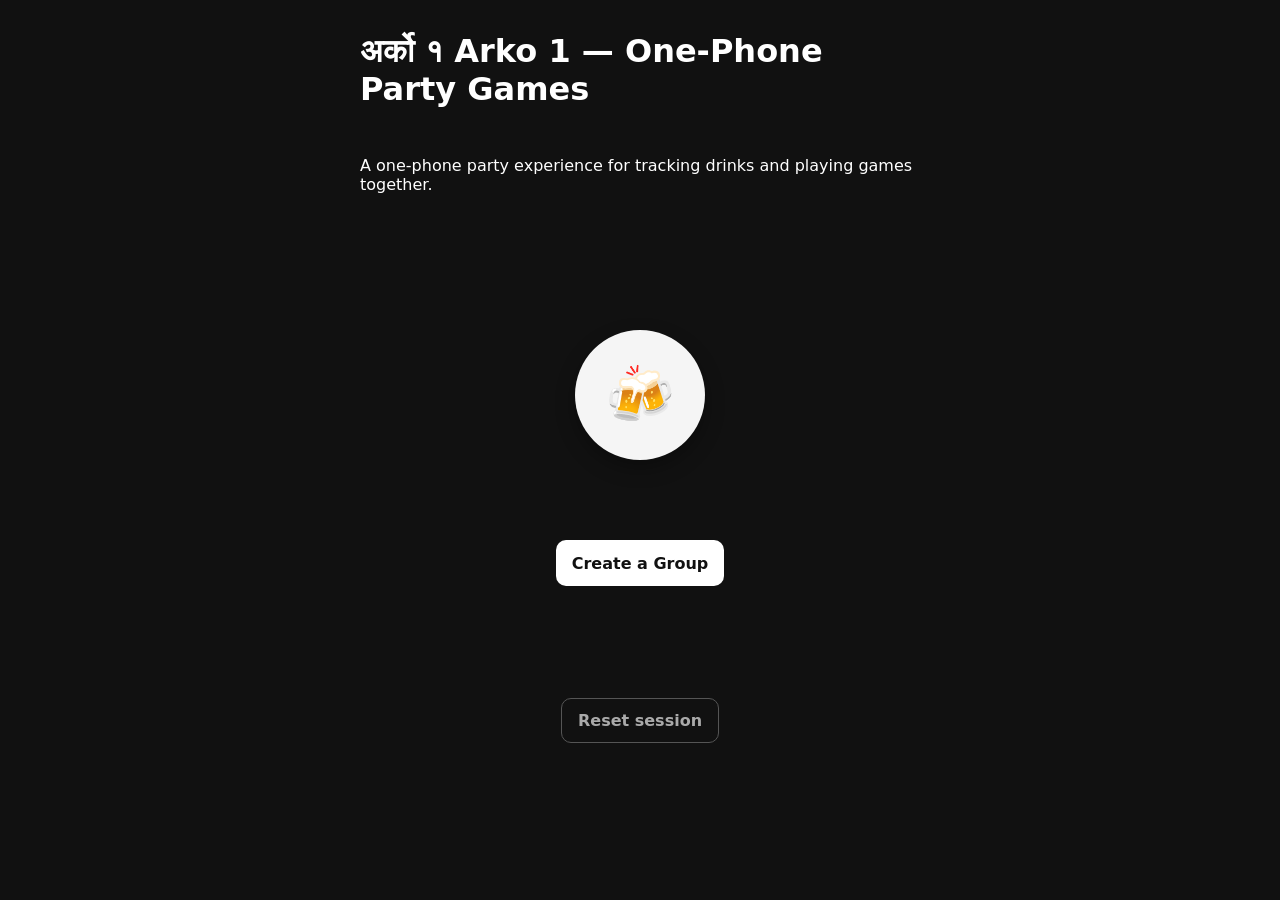
==== index.html @ 15e3d00c "Feat1: Initial SEO Audit" ====
<!DOCTYPE html>
<html lang="en">
<head>
    <meta charset="UTF-8">
    <meta name="viewport" content="width=device-width, initial-scale=1.0, viewport-fit=cover">
    <meta name="description" content="Arko 1 is a one-phone party game and drink counter. Keep track of drinks and have fun with friends!">

    <title>Arko 1 — One-Phone Party Games & Drink Counter</title>
    
    <link rel="manifest" href="/manifest.json">
    <link rel="canonical" href="https://arko1.com/">
    <link rel="icon" type="image/png" href="/icons/icon-192.png">
    <link rel="apple-touch-icon" href="/icons/icon-192.png">
    <link rel="stylesheet" href="/css/app.css">
</head>
<body>
    <main id="app">
        <section id="install-ios" class="install-prompt" hidden>
            <div class="install-prompt-content">
                <strong>Add Arko 1 to your Home Screen</strong>

                <p>
                    Tap
                    <span class="share-icon">↑</span>
                    <strong>Share</strong>
                    and choose
                    <strong>Add to Home Screen</strong>.
                </p>

                <button id="dismiss-ios-install" type="button">
                    Not now
                </button>
            </div>
        </section>

        <h1>
            <span aria-hidden="true">अर्को १</span>
            <span class="sr-only">Arko 1 — One-Phone Party Games</span>
        </h1>
        <p class="product-description">
            A one-phone party experience for tracking drinks and playing games together.
        </p>
        <section id="drink-counts"></section>
        <section id="drink-actions">
            <button
                id="add-beer"
                class="drink-button"
                type="button"
                aria-label="Add beer"
            >
                🍻
            </button>
        </section>

        <!-- Create a group -->
        <section id="session-actions">
            <button id="create-a-group" type="button">Create a Group</button>
        </section>

        <section id="group-form" hidden>
            <h2>Start a Group</h2>

            <form id="create-group-form">
                <label for="group-name">Group name</label>
                <input
                    id="group-name"
                    name="groupName"
                    type="text"
                    required
                >

                <label for="member-name">Your name</label>
                <input
                    id="member-name"
                    name="memberName"
                    type="text"
                    required
                >

                <button type="submit">Start</button>
            </form>
        </section>

        <section id="session-actions">
            <button id="reset-session">Reset session</button>
        </section>

    </main>

    <script type="module" src="/js/app.js"></script>
    
    <script>
        if ("serviceWorker" in navigator) {
            navigator.serviceWorker.register("/service-worker.js");
        }
    </script>
</body>
</html>
---- css/app.css ----
* {
    box-sizing: border-box;
}

html {
    background: #111;
}

body {
    margin: 0;

    min-height: 100vh;
    min-height: 100dvh;

    padding:
        env(safe-area-inset-top)
        env(safe-area-inset-right)
        env(safe-area-inset-bottom)
        env(safe-area-inset-left);

    font-family: system-ui, sans-serif;

    background: #111;
    color: #fff;

    overscroll-behavior-y: none;

    -webkit-tap-highlight-color: transparent;
}

main {
    width: min(100%, 600px);

    min-height: 100vh;
    min-height: 100dvh;

    margin: 0 auto;
    padding: 2rem 1.25rem;

    display: flex;
    flex-direction: column;
    align-items: center;
}

h1 {
    margin: 0 0 2rem;
}

#drink-counts {
    font-size: 2rem;
    font-weight: 700;
    margin-bottom: 3rem;
}

#drink-actions {
    margin-top: 8vh;
    display: flex;
    justify-content: center;
}

button {
    -webkit-tap-highlight-color: transparent;
    user-select: none;
    -webkit-user-select: none;
    touch-action: manipulation;
}

.drink-button {
    width: 130px;
    height: 130px;
    font-size: 3.5rem;
    border: none;
    border-radius: 50%;
    background: #f5f5f5;
    cursor: pointer;
    display: flex;
    align-items: center;
    justify-content: center;
    box-shadow: 0 8px 20px rgba(0, 0, 0, 0.3);
}

.drink-button.tap {
    animation: beer-tap 160ms ease-out;
}

@keyframes beer-tap {
    0% {
        transform: scale(1);
    }
    50% {
        transform: scale(0.9);
    }
    100% {
        transform: scale(1);
    }
}

#session-actions {
    margin-top: auto;
    padding-top: 3rem;
    padding-bottom: 2rem;
}

#reset-session {
    border: none;
    background: transparent;
    color: #bbb;
    font-size: 0.9rem;
    padding: 0.75rem 1rem;
    cursor: pointer;
}

#reset-session:hover,
#reset-session:focus-visible {
    color: #fff;
}

/* CSS for PWA installation */
.install-prompt {
    width: 100%;
    margin-bottom: 1.5rem;
    padding: 1rem;

    background: #222;
    border-radius: 12px;

    text-align: center;
}

.install-prompt-content strong {
    font-size: 1rem;
}

.install-prompt p {
    margin: 0.6rem 0 0.75rem;

    color: #bbb;
    font-size: 0.9rem;
    line-height: 1.5;
}

.share-icon {
    display: inline-block;
    margin: 0 0.2rem;

    font-size: 1.2rem;
    font-weight: 700;
}

#dismiss-ios-install {
    border: none;
    background: transparent;

    color: #aaa;
    font-size: 0.85rem;

    padding: 0.5rem 0.75rem;
}

#reset-session {
    width: 100%;
    padding: 0.75rem 1rem;

    border: 1px solid #555;
    border-radius: 10px;

    background: transparent;
    color: #aaa;

    font: inherit;
    font-weight: 600;

    cursor: pointer;

    transition:
        background 0.15s ease,
        color 0.15s ease;
}

#reset-session:hover {
    background: #222;
    color: #fff;
}

/* Group */
#session-actions {
    display: flex;
    justify-content: center;
    margin-top: 2rem;
}

#create-a-group {
    width: 100%;
    max-width: 320px;
}

#group-form {
    width: min(100%, 420px);
    margin: 2rem auto 0;
    padding: 1.5rem;
    border: 1px solid #333;
    border-radius: 16px;
    background: #181818;
}

#group-form h2 {
    margin: 0 0 1.5rem;
    text-align: center;
}

#create-group-form {
    display: flex;
    flex-direction: column;
    gap: 0.6rem;
}

#create-group-form label {
    margin-top: 0.5rem;
    font-size: 0.9rem;
    font-weight: 600;
}

#create-group-form input {
    width: 100%;
    padding: 0.8rem 0.9rem;
    border: 1px solid #444;
    border-radius: 10px;
    background: #111;
    color: #fff;
    font: inherit;
}

#create-group-form input:focus {
    outline: none;
    border-color: #777;
}

#create-a-group,
#create-group-form button[type="submit"] {
    padding: 0.85rem 1rem;
    border: 0;
    border-radius: 10px;
    background: #fff;
    color: #111;
    font: inherit;
    font-weight: 600;
    cursor: pointer;
    transition:
        transform 0.15s ease,
        opacity 0.15s ease;
}

#create-a-group:hover,
#create-group-form button[type="submit"]:hover {
    opacity: 0.9;
}

#create-a-group:active,
#create-group-form button[type="submit"]:active {
    transform: scale(0.98);
}

#create-group-form button[type="submit"] {
    width: 100%;
    margin-top: 1rem;
}
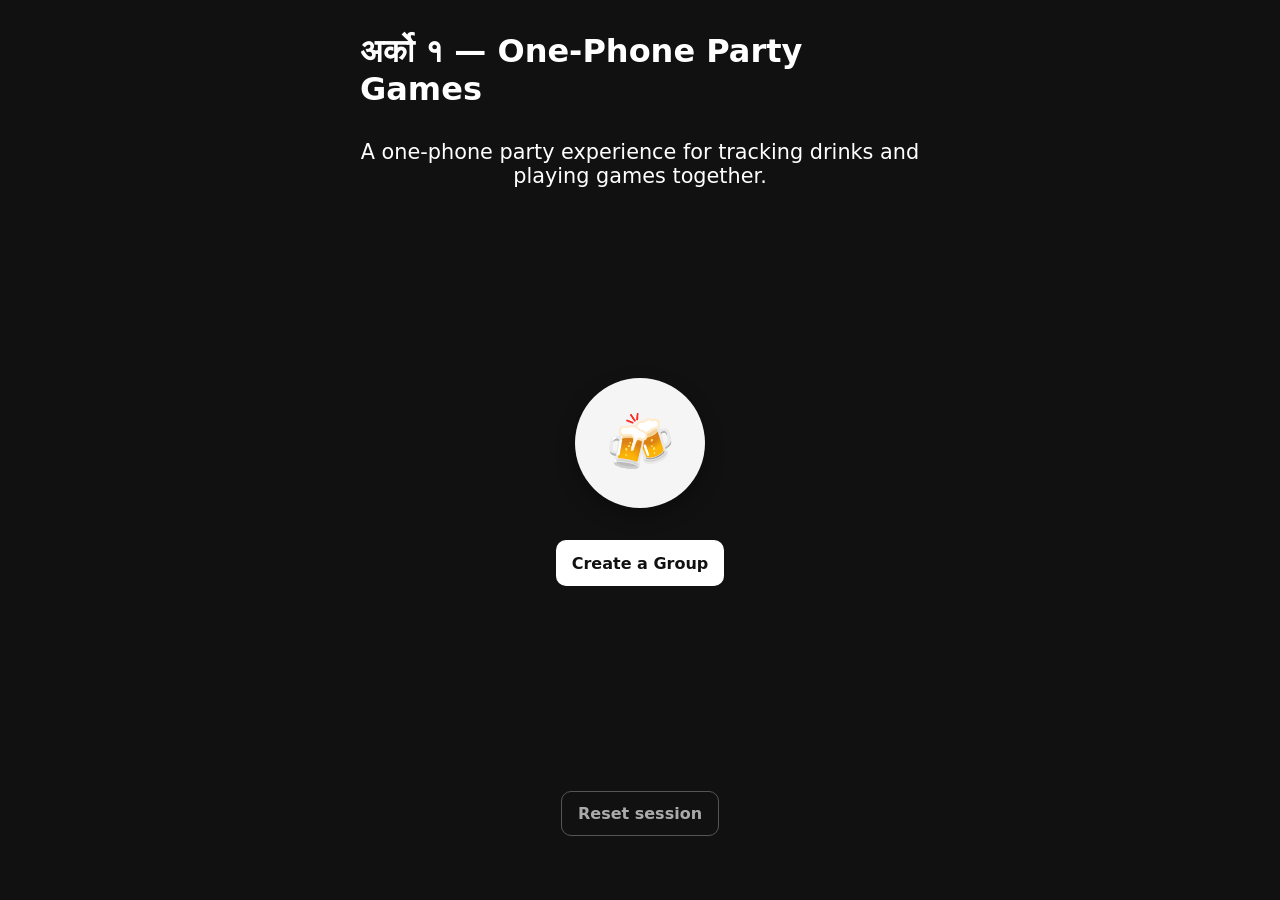
==== commit a788e5a3: "Feat1: Update SEO Audit" ====
--- a/index.html
+++ b/index.html
@@ -3,14 +3,39 @@
 <head>
     <meta charset="UTF-8">
     <meta name="viewport" content="width=device-width, initial-scale=1.0, viewport-fit=cover">
-    <meta name="description" content="Arko 1 is a one-phone party game and drink counter. Keep track of drinks and have fun with friends!">
+     <meta name="theme-color" content="#111111">
+    <meta name="description" content="Arko 1 is a one-phone party game and drink counter. Keep track of drinks, create a group, play together and have fun with friends without accounts.">
 
     <title>Arko 1 — One-Phone Party Games & Drink Counter</title>
     
+    <!-- PWA -->
     <link rel="manifest" href="/manifest.json">
     <link rel="canonical" href="https://arko1.com/">
+
+    <!-- Icons -->
     <link rel="icon" type="image/png" href="/icons/icon-192.png">
     <link rel="apple-touch-icon" href="/icons/icon-192.png">
+
+        <!-- Open Graph -->
+
+    <meta property="og:type" content="website">
+    <meta property="og:title" content="Arko 1 — One-Phone Party Games & Drink Counter">
+    <meta
+        property="og:description"
+        content="A one-phone party experience for groups. Track drinks and play together without accounts."
+    >
+    <meta property="og:url" content="https://arko1.com/">
+    <meta property="og:image" content="https://arko1.com/icons/og-image.png">
+
+    <!-- Twitter / X -->
+    <meta name="twitter:card" content="summary_large_image">
+    <meta name="twitter:title" content="Arko 1 — One-Phone Party Games & Drink Counter">
+    <meta
+        name="twitter:description"
+        content="A one-phone party experience for groups. Track drinks and play together without accounts."
+    >
+    <meta name="twitter:image" content="https://arko1.com/icons/og-image.png">
+    <!-- And I’d create a proper og-image.png rather than using your app icon. That’s useful when someone shares Arko on Discord, WhatsApp, Slack, Facebook, etc. -->
     <link rel="stylesheet" href="/css/app.css">
 </head>
 <body>
@@ -35,11 +60,14 @@
 
         <h1>
             <span aria-hidden="true">अर्को १</span>
-            <span class="sr-only">Arko 1 — One-Phone Party Games</span>
+            <span class="sr-only"> — One-Phone Party Games</span>
         </h1>
         <p class="product-description">
             A one-phone party experience for tracking drinks and playing games together.
         </p>
+        <br>
+        <br>
+
         <section id="drink-counts"></section>
         <section id="drink-actions">
             <button
@@ -53,7 +81,7 @@
         </section>
 
         <!-- Create a group -->
-        <section id="session-actions">
+        <section id="group-actions">
             <button id="create-a-group" type="button">Create a Group</button>
         </section>
 
@@ -81,7 +109,7 @@
             </form>
         </section>
 
-        <section id="session-actions">
+        <section id="session-reset-actions">
             <button id="reset-session">Reset session</button>
         </section>
 
@@ -94,5 +122,19 @@
             navigator.serviceWorker.register("/service-worker.js");
         }
     </script>
+
+    <script type="application/ld+json">
+    {
+        "@context": "https://schema.org",
+        "@type": "WebApplication",
+        "name": "Arko 1",
+        "url": "https://arko1.com/",
+        "description": "A one-phone party experience for groups, with a drink counter and party games.",
+        "applicationCategory": "GameApplication",
+        "operatingSystem": "Web",
+        "browserRequirements": "Requires JavaScript",
+        "isAccessibleForFree": true
+    }
+</script>
 </body>
 </html>
--- a/css/app.css
+++ b/css/app.css
@@ -44,6 +44,14 @@
 
 h1 {
     margin: 0 0 2rem;
+}
+/* .sr-only {
+    
+} */
+.product-description {
+    margin: 0 0 2rem;
+    font-size: 1.3rem;
+    text-align: center;
 }
 
 #drink-counts {
@@ -95,7 +103,7 @@
     }
 }
 
-#session-actions {
+#session-reset-actions {
     margin-top: auto;
     padding-top: 3rem;
     padding-bottom: 2rem;
@@ -183,7 +191,7 @@
 }
 
 /* Group */
-#session-actions {
+#group-actions {
     display: flex;
     justify-content: center;
     margin-top: 2rem;
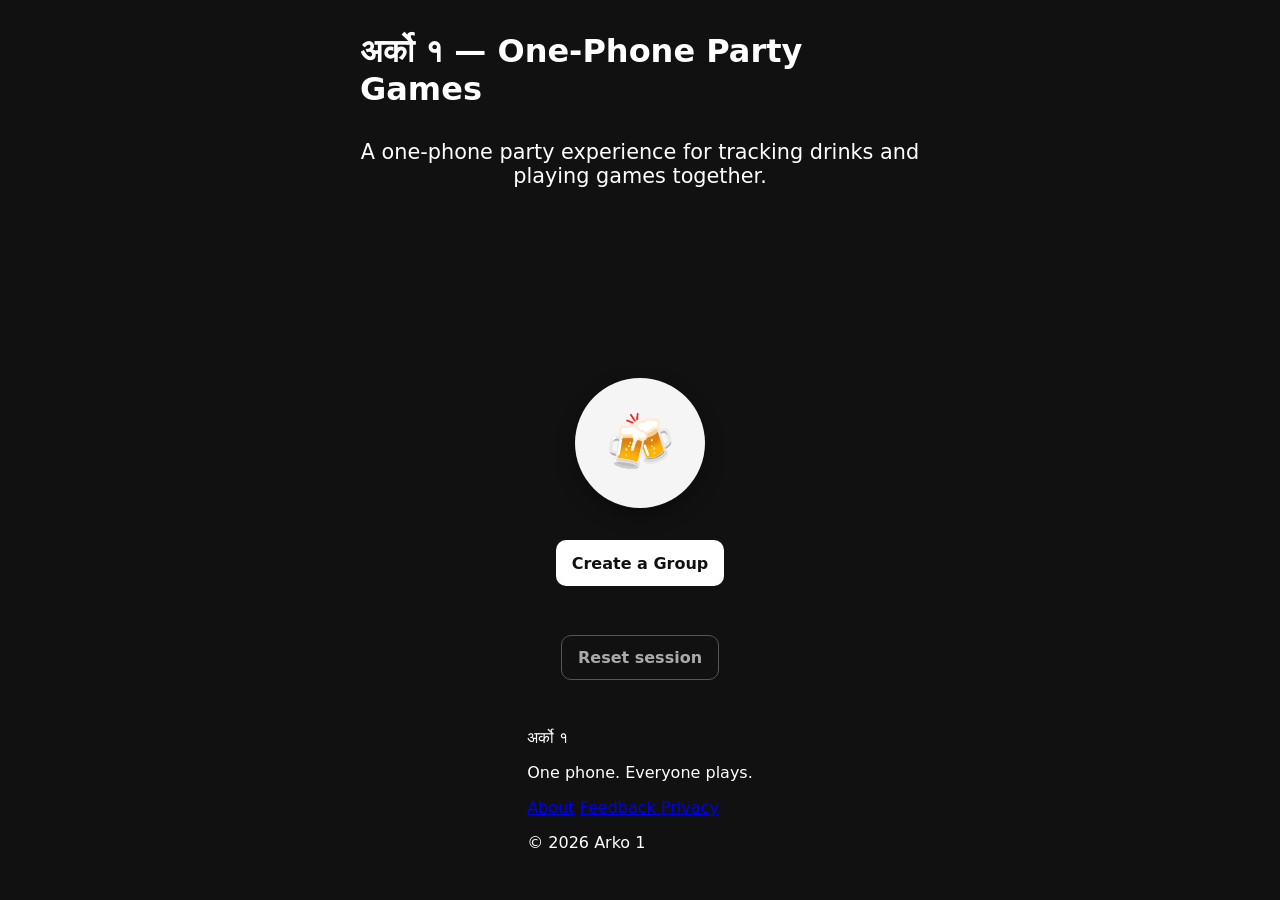
==== commit 85ece133: "feat: add footer to index.html" ====
--- a/index.html
+++ b/index.html
@@ -113,6 +113,26 @@
             <button id="reset-session">Reset session</button>
         </section>
 
+        <footer class="site-footer">
+            <p class="footer-brand">अर्को १</p>
+
+            <p class="footer-description">
+                One phone. Everyone plays.
+            </p>
+
+            <nav class="footer-nav" aria-label="Footer navigation">
+                <a href="about.html">About</a>
+                <a href="mailto:sumitluitel42@gmail.com?subject=Arko%201%20Feedback">
+                    Feedback
+                </a>
+                <a href="privacy.html">Privacy</a>
+            </nav>
+
+            <p class="footer-copyright">
+                &copy; <span id="copyright-year">2026</span> Arko 1
+            </p>
+        </footer>
+
     </main>
 
     <script type="module" src="/js/app.js"></script>
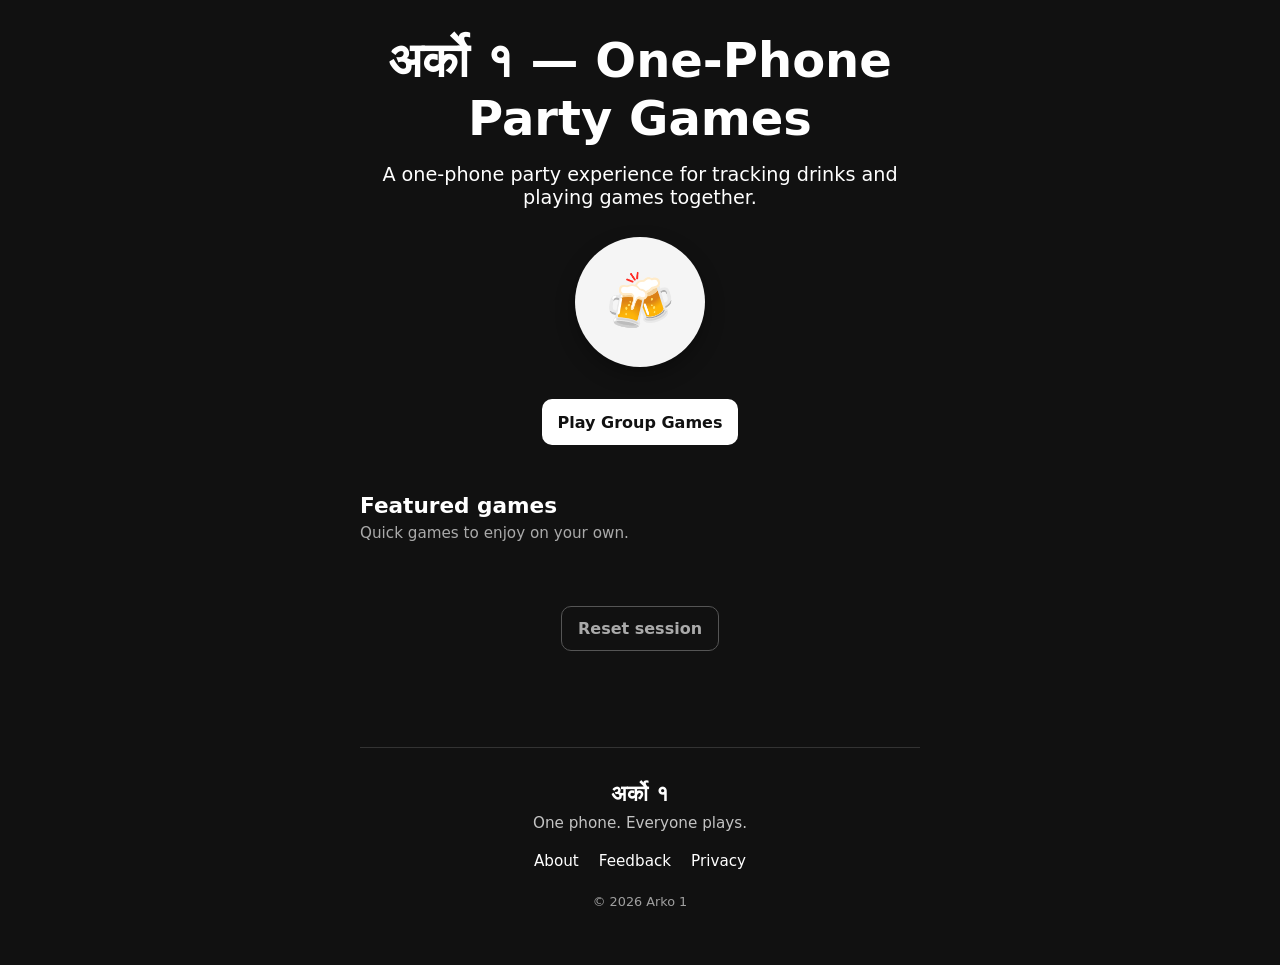
==== commit 1b988043: "Feat: fix UI/UX homescreen" ====
--- a/index.html
+++ b/index.html
@@ -65,9 +65,6 @@
         <p class="product-description">
             A one-phone party experience for tracking drinks and playing games together.
         </p>
-        <br>
-        <br>
-
         <section id="drink-counts"></section>
         <section id="drink-actions">
             <button
@@ -82,7 +79,7 @@
 
         <!-- Create a group -->
         <section id="group-actions">
-            <button id="create-a-group" type="button">Create a Group</button>
+            <button id="create-a-group" type="button">Play Group Games</button>
         </section>
 
         <section id="group-form" hidden>
@@ -107,6 +104,13 @@
 
                 <button type="submit">Start</button>
             </form>
+        </section>
+
+        <section id="featured-games" aria-labelledby="featured-games-title">
+            <div class="featured-games-heading">
+                <h2 id="featured-games-title">Featured games</h2>
+                <p>Quick games to enjoy on your own.</p>
+            </div>
         </section>
 
         <section id="session-reset-actions">
@@ -157,4 +161,4 @@
     }
 </script>
 </body>
-</html>+</html>
--- a/css/app.css
+++ b/css/app.css
@@ -43,25 +43,28 @@
 }
 
 h1 {
-    margin: 0 0 2rem;
-}
-/* .sr-only {
-    
-} */
+    margin: 0 0 1rem;
+
+    text-align: center;
+    font-size: clamp(2rem, 7vw, 3rem);
+    line-height: 1.2;
+    font-weight: 400px;
+}
+
 .product-description {
-    margin: 0 0 2rem;
-    font-size: 1.3rem;
+    margin: 0 0 1rem;
+    font-size: 1.2rem;
     text-align: center;
 }
 
 #drink-counts {
     font-size: 2rem;
     font-weight: 700;
-    margin-bottom: 3rem;
+    margin-bottom: 0.75rem;
 }
 
 #drink-actions {
-    margin-top: 8vh;
+    margin-top: 0;
     display: flex;
     justify-content: center;
 }
@@ -195,6 +198,26 @@
     display: flex;
     justify-content: center;
     margin-top: 2rem;
+}
+
+#featured-games {
+    width: 100%;
+    margin-top: 3rem;
+}
+
+.featured-games-heading {
+    margin-bottom: 1rem;
+}
+
+.featured-games-heading h2 {
+    margin: 0;
+    font-size: 1.35rem;
+}
+
+.featured-games-heading p {
+    margin: 0.35rem 0 0;
+    color: #aaa;
+    font-size: 0.95rem;
 }
 
 #create-a-group {
@@ -271,4 +294,54 @@
 #create-group-form button[type="submit"] {
     width: 100%;
     margin-top: 1rem;
-}+}
+
+/* footer */
+.site-footer {
+    width: 100%;
+    margin-top: 4rem;
+    padding: 2rem 1rem 1.5rem;
+    border-top: 1px solid var(--color-border, #333);
+    text-align: center;
+}
+
+.footer-brand {
+    margin: 0;
+    font-size: 1.4rem;
+    font-weight: 700;
+}
+
+.footer-description {
+    margin: 0.5rem 0 1.25rem;
+    font-size: 0.95rem;
+    opacity: 0.75;
+}
+
+.footer-nav {
+    display: flex;
+    flex-wrap: wrap;
+    justify-content: center;
+    gap: 1.25rem;
+}
+
+.footer-nav a {
+    color: inherit;
+    font-size: 0.95rem;
+    text-decoration: none;
+    text-underline-offset: 0.25rem;
+}
+
+.footer-nav a:hover {
+    text-decoration: underline;
+}
+
+.footer-nav a:focus-visible {
+    outline: 2px solid currentColor;
+    outline-offset: 4px;
+}
+
+.footer-copyright {
+    margin: 1.5rem 0 0;
+    font-size: 0.8rem;
+    opacity: 0.6;
+}
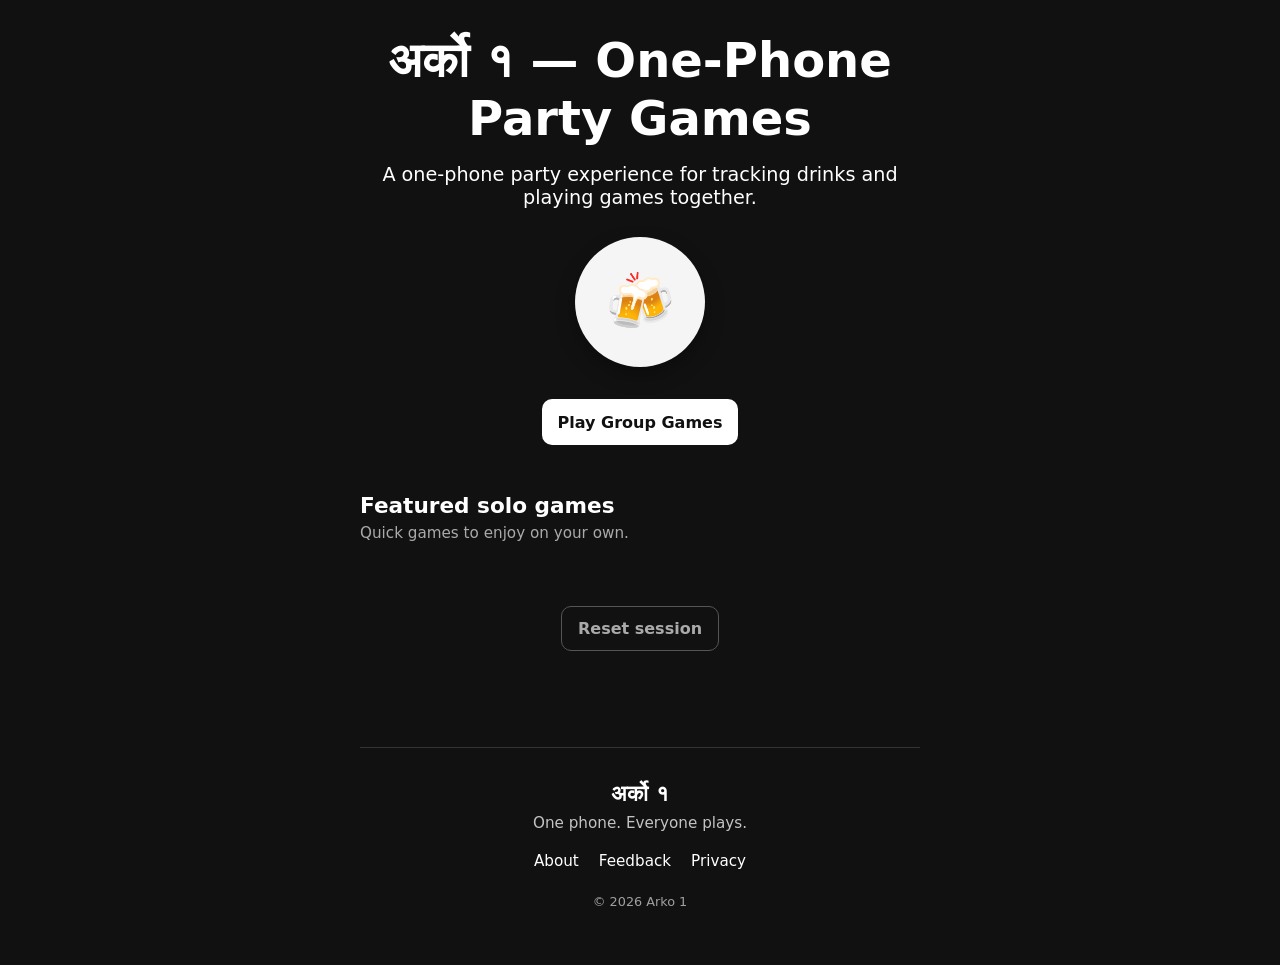
==== commit e94ddddd: "Feat: Refractor" ====
--- a/index.html
+++ b/index.html
@@ -37,6 +37,7 @@
     <meta name="twitter:image" content="https://arko1.com/icons/og-image.png">
     <!-- And I’d create a proper og-image.png rather than using your app icon. That’s useful when someone shares Arko on Discord, WhatsApp, Slack, Facebook, etc. -->
     <link rel="stylesheet" href="/css/app.css">
+    <link rel="stylesheet" href="/css/games/games.css">
 </head>
 <body>
     <main id="app">
@@ -108,8 +109,10 @@
 
         <section id="featured-games" aria-labelledby="featured-games-title">
             <div class="featured-games-heading">
-                <h2 id="featured-games-title">Featured games</h2>
+                <h2 id="featured-games-title">Featured solo games</h2>
                 <p>Quick games to enjoy on your own.</p>
+            </div>
+            <div id="game-container">
             </div>
         </section>
 
--- a/css/app.css
+++ b/css/app.css
@@ -205,6 +205,51 @@
     margin-top: 3rem;
 }
 
+#game-container {
+    display: grid;
+    grid-template-columns: repeat(auto-fit, minmax(min(100%, 260px), 1fr));
+    gap: 1rem;
+}
+
+.featured-game-card {
+    width: 100%;
+    max-width: 480px;
+    margin: 1rem auto 0;
+    padding: 1.5rem;
+    border: 1px solid #333;
+    border-radius: 16px;
+    background: #181818;
+    text-align: center;
+}
+
+.featured-game-card.coming-soon {
+    border-style: dashed;
+    color: #aaa;
+}
+
+.featured-game-card span {
+    font-size: 2rem;
+}
+
+.featured-game-card h3 {
+    margin: 0.5rem 0;
+}
+
+.featured-game-card p {
+    color: #aaa;
+}
+
+.featured-game-card button {
+    padding: 0.75rem 1.25rem;
+    border: 0;
+    border-radius: 10px;
+    background: #fff;
+    color: #111;
+    font: inherit;
+    font-weight: 600;
+    cursor: pointer;
+}
+
 .featured-games-heading {
     margin-bottom: 1rem;
 }
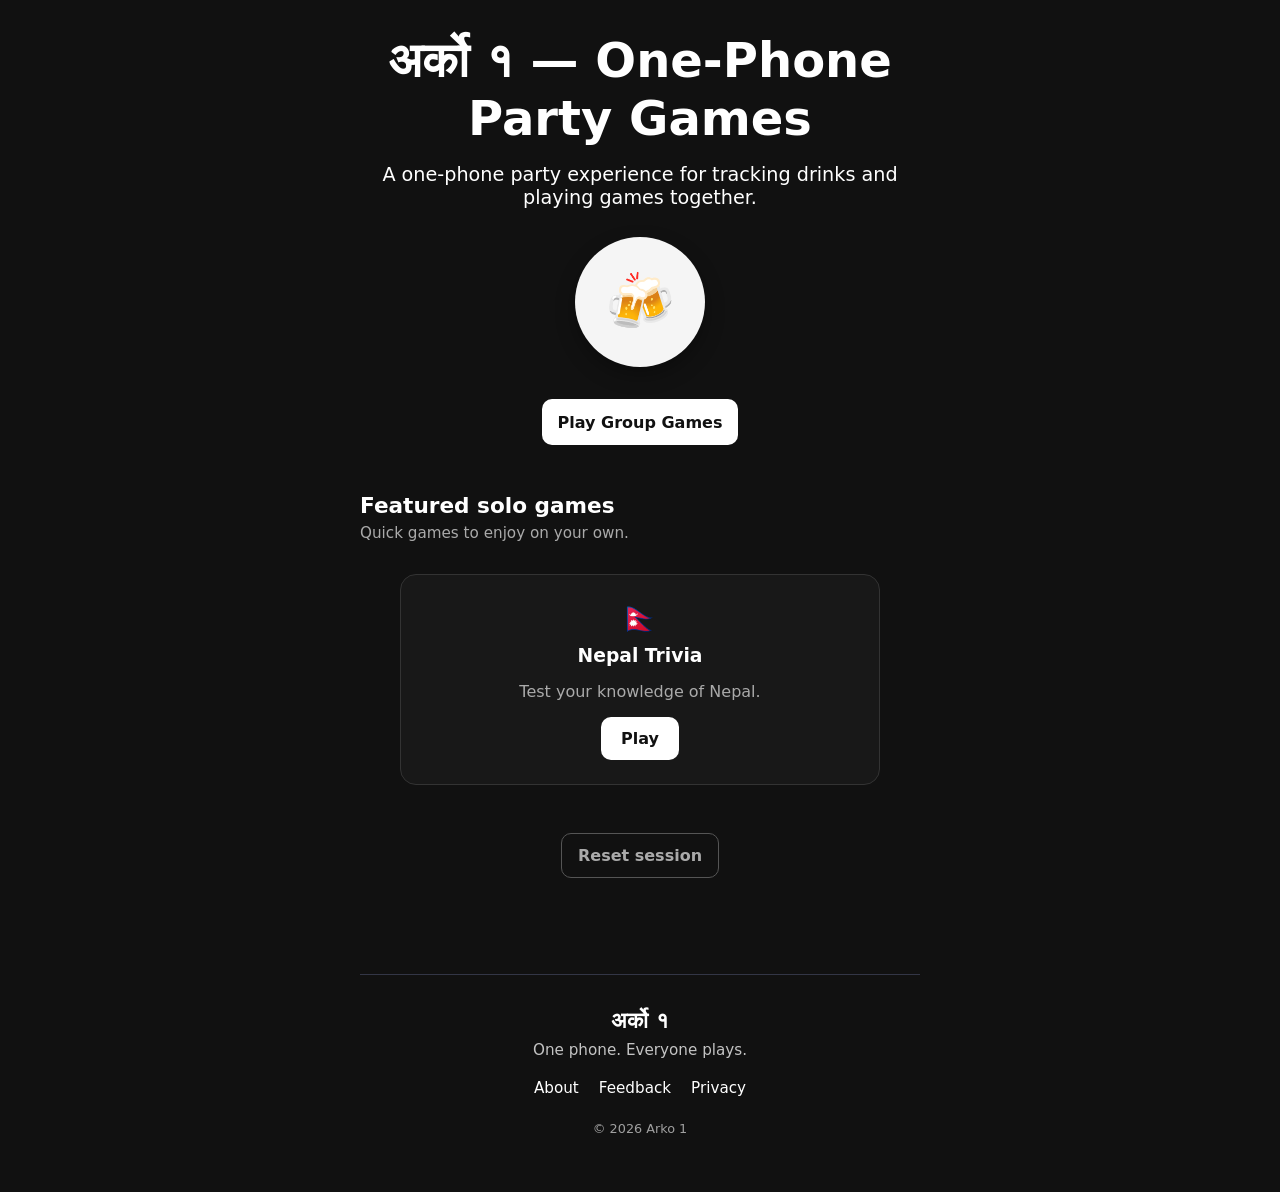
==== commit 82529c32: "Fix GitHub Pages game loading" ====
--- a/index.html
+++ b/index.html
@@ -9,12 +9,12 @@
     <title>Arko 1 — One-Phone Party Games & Drink Counter</title>
     
     <!-- PWA -->
-    <link rel="manifest" href="/manifest.json">
+    <link rel="manifest" href="manifest.json">
     <link rel="canonical" href="https://arko1.com/">
 
     <!-- Icons -->
-    <link rel="icon" type="image/png" href="/icons/icon-192.png">
-    <link rel="apple-touch-icon" href="/icons/icon-192.png">
+    <link rel="icon" type="image/png" href="icons/icon-192.png">
+    <link rel="apple-touch-icon" href="icons/icon-192.png">
 
         <!-- Open Graph -->
 
@@ -36,8 +36,8 @@
     >
     <meta name="twitter:image" content="https://arko1.com/icons/og-image.png">
     <!-- And I’d create a proper og-image.png rather than using your app icon. That’s useful when someone shares Arko on Discord, WhatsApp, Slack, Facebook, etc. -->
-    <link rel="stylesheet" href="/css/app.css">
-    <link rel="stylesheet" href="/css/games/games.css">
+    <link rel="stylesheet" href="css/app.css">
+    <link rel="stylesheet" href="css/games/games.css">
 </head>
 <body>
     <main id="app">
@@ -142,11 +142,11 @@
 
     </main>
 
-    <script type="module" src="/js/app.js"></script>
+    <script type="module" src="js/app.js"></script>
     
     <script>
         if ("serviceWorker" in navigator) {
-            navigator.serviceWorker.register("/service-worker.js");
+            navigator.serviceWorker.register("service-worker.js");
         }
     </script>
 
--- a/css/games/games.css
+++ b/css/games/games.css
@@ -0,0 +1,324 @@
+/* everything related to the game feature is here. */
+
+/* =========================================
+   Game selector modal
+========================================= */
+/* #game-modal */
+/* .game-selector */
+/* #close-game-selector */
+/* #game-list */
+/* .game-option */
+
+:root {
+    --color-bg: #111218;
+    --color-surface: #1c1e29;
+    --color-surface-hover: #272a38;
+    --color-border: #333646;
+    --color-text: #f5f5fa;
+    --color-muted: #a5a8b8;
+    --color-accent: #a78bfa;
+    --radius-card: 18px;
+}
+
+/* Modal backdrop */
+
+#game-modal {
+    position: fixed;
+    inset: 0;
+    z-index: 1000;
+
+    display: flex;
+    align-items: center;
+    justify-content: center;
+
+    padding: 20px;
+    background: rgb(0 0 0 / 65%);
+    backdrop-filter: blur(6px);
+}
+/* Modal container */
+
+.game-selector {
+    position: relative;
+
+    width: min(100%, 480px);
+    max-height: min(80vh, 700px);
+    overflow-y: auto;
+
+    padding: 28px;
+    border: 1px solid var(--color-border);
+    border-radius: 24px;
+
+    background: var(--color-bg);
+    color: var(--color-text);
+
+    box-shadow: 0 24px 80px rgb(0 0 0 / 35%);
+
+    animation: modal-enter 180ms ease-out;
+}
+
+/* Modal heading */
+.game-selector h2 {
+    margin: 0 36px 8px 0;
+    font-size: 1.65rem;
+    letter-spacing: -0.04em;
+}
+
+.game-selector > p {
+    margin-bottom: 24px;
+    color: var(--color-muted);
+}
+
+/* Close button */
+#close-game-selector {
+    position: absolute;
+    top: 18px;
+    right: 18px;
+
+    display: grid;
+    place-items: center;
+
+    width: 38px;
+    height: 38px;
+
+    border: 1px solid var(--color-border);
+    border-radius: 50%;
+
+    background: var(--color-surface);
+    color: var(--color-text);
+
+    font-size: 1.2rem;
+    cursor: pointer;
+}
+
+#close-game-selector:hover {
+    background: var(--color-surface-hover);
+}
+
+#back-to-all-games {
+    display: inline-flex;
+    align-items: center;
+    justify-content: center;
+    gap: 8px;
+
+    padding: 10px 14px;
+    margin-bottom: 24px;
+
+    border: 1px solid var(--color-border);
+    border-radius: 12px;
+
+    background: transparent;
+    color: var(--color-muted);
+
+    font-size: 0.95rem;
+    font-weight: 600;
+    cursor: pointer;
+
+    transition:
+        background 160ms ease,
+        color 160ms ease,
+        border-color 160ms ease;
+}
+
+#back-to-all-games:hover {
+    background: var(--color-surface);
+    color: var(--color-text);
+    border-color: var(--color-accent);
+}
+
+#back-to-all-games:active {
+    transform: translateY(1px);
+}
+
+#back-to-all-games:focus-visible {
+    outline: 2px solid var(--color-accent);
+    outline-offset: 3px;
+}
+
+/* Game list */
+#game-list {
+    display: grid;
+    gap: 12px;
+}
+
+/* Individual game cards */
+.game-option {
+    display: flex;
+    align-items: center;
+    gap: 16px;
+
+    width: 100%;
+    padding: 20px;
+
+    border: 1px solid var(--color-border);
+    border-radius: var(--radius-card);
+
+    background: var(--color-surface);
+    color: var(--color-text);
+
+    text-align: left;
+    cursor: pointer;
+
+    transition:
+        background 160ms ease,
+        border-color 160ms ease,
+        transform 160ms ease;
+}
+
+.game-option:hover {
+    background: var(--color-surface-hover);
+    border-color: var(--color-accent);
+    transform: translateY(-2px);
+}
+
+.game-option:focus-visible,
+#close-game-selector:focus-visible {
+    outline: 2px solid var(--color-accent);
+    outline-offset: 3px;
+}
+
+.game-option span:first-child {
+    font-size: 2rem;
+}
+
+.game-option span:last-child {
+    font-size: 1.05rem;
+    font-weight: 600;
+}
+
+/* Game screen */
+
+.game-card {
+    width: min(100%, 560px);
+    margin: 40px auto;
+    padding: 32px 24px;
+
+    border: 1px solid var(--color-border);
+    border-radius: 24px;
+
+    background: var(--color-surface);
+    color: var(--color-text);
+
+    text-align: center;
+}
+
+#argument-prompt {
+    margin: 32px 0;
+    font-size: clamp(1.4rem, 5vw, 2.2rem);
+    font-weight: 600;
+    line-height: 1.4;
+}
+
+#next-argument {
+    width: 100%;
+    min-height: 48px;
+
+    border: 0;              
+    border-radius: 12px;
+
+    background: var(--color-accent);
+    color: #171322;
+
+    font-size: 1rem;
+    font-weight: 700;
+    cursor: pointer;
+}
+
+#next-argument:hover {
+    filter: brightness(1.08);
+}
+
+.game-card button + button {
+    margin-top: 12px;
+    padding: 10px 14px;
+    border: 1px solid var(--color-border);
+    border-radius: 12px;
+    background: transparent;
+    color: var(--color-muted);
+    font: inherit;
+    cursor: pointer;
+}
+
+.game-card button + button:hover {
+    color: var(--color-text);
+    border-color: var(--color-accent);
+}
+
+.game-card .answer-button {
+    display: block;
+    width: 100%;
+    margin-top: 12px;
+    padding: 10px 14px;
+    border: 1px solid var(--color-border);
+    border-radius: 12px;
+    background: transparent;
+    color: var(--color-muted);
+    font: inherit;
+    cursor: pointer;
+}
+
+.game-card .answer-button:hover {
+    color: var(--color-text);
+    border-color: var(--color-accent);
+}
+
+.game-card .answer-button:disabled {
+    cursor: default;
+    opacity: 0.7;
+}
+
+.game-card .trivia-exit-button {
+    display: block;
+    width: auto;
+    margin: 24px auto 0;
+    padding: 8px 12px;
+    border: 0;
+    background: transparent;
+    color: var(--color-muted);
+    font: inherit;
+    cursor: pointer;
+}
+
+.game-card .trivia-exit-button:hover {
+    color: var(--color-text);
+    text-decoration: underline;
+}
+/* Entrance animation */
+
+@keyframes modal-enter {
+    from {
+        opacity: 0;
+        transform: translateY(10px) scale(0.98);
+    }
+
+    to {
+        opacity: 1;
+        transform: translateY(0) scale(1);
+    }
+}
+/* Respect reduced-motion preferences */
+@media (prefers-reduced-motion: reduce) {
+    *,
+    *::before,
+    *::after {
+        animation-duration: 0.01ms !important;
+        transition-duration: 0.01ms !important;
+    }
+}
+
+/* Mobile adjustments */
+
+@media (max-width: 480px) {
+    .game-selector {
+        padding: 22px;
+        border-radius: 20px;
+    }
+
+    .game-option {
+        padding: 16px;
+    }
+
+    .game-card {
+        margin: 20px auto;
+        padding: 24px 18px;
+    }
+}
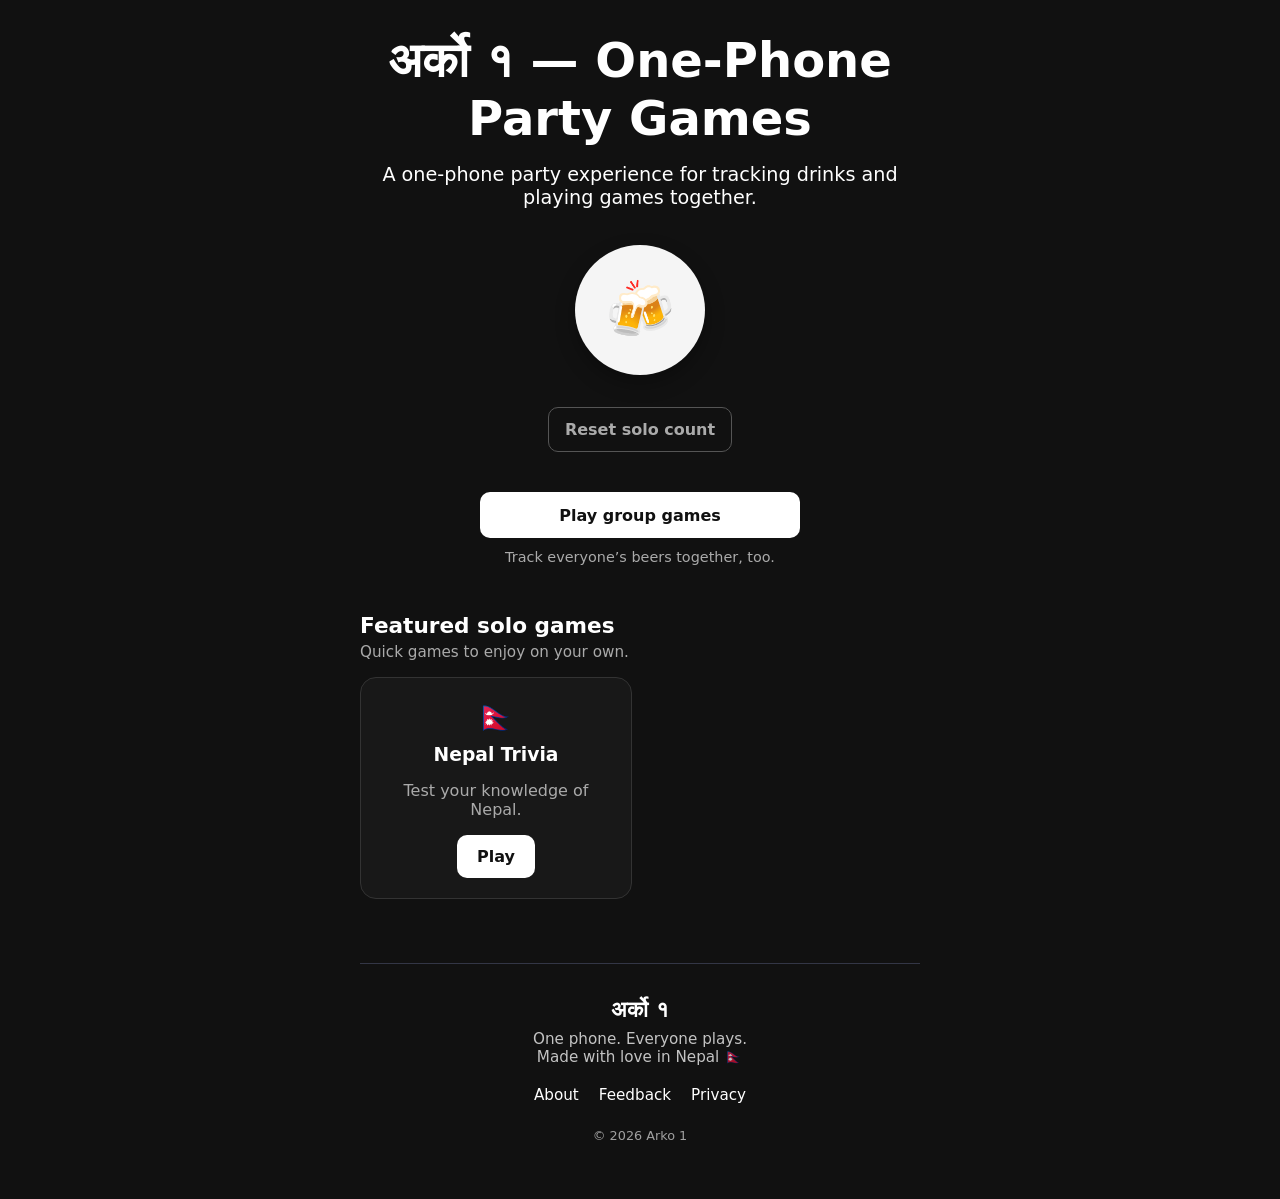
==== commit 1bd2c645: "Feature: fix UI/UX homepage" ====
--- a/index.html
+++ b/index.html
@@ -78,9 +78,13 @@
             </button>
         </section>
 
+        <section id="session-reset-actions">
+            <button id="reset-session">Reset solo count</button>
+        </section>
         <!-- Create a group -->
         <section id="group-actions">
-            <button id="create-a-group" type="button">Play Group Games</button>
+            <button id="create-a-group" type="button">Play group games</button>
+            <p class="group-actions-caption">Track everyone’s beers together, too.</p>
         </section>
 
         <section id="group-form" hidden>
@@ -116,15 +120,12 @@
             </div>
         </section>
 
-        <section id="session-reset-actions">
-            <button id="reset-session">Reset session</button>
-        </section>
-
         <footer class="site-footer">
             <p class="footer-brand">अर्को १</p>
 
             <p class="footer-description">
-                One phone. Everyone plays.
+                One phone. Everyone plays.<br>
+                Made with love in Nepal 🇳🇵
             </p>
 
             <nav class="footer-nav" aria-label="Footer navigation">
--- a/css/app.css
+++ b/css/app.css
@@ -52,7 +52,7 @@
 }
 
 .product-description {
-    margin: 0 0 1rem;
+    margin: 0 0 1.5rem;
     font-size: 1.2rem;
     text-align: center;
 }
@@ -108,7 +108,7 @@
 
 #session-reset-actions {
     margin-top: auto;
-    padding-top: 3rem;
+    padding-top: 2rem;
     padding-bottom: 2rem;
 }
 
@@ -195,9 +195,18 @@
 
 /* Group */
 #group-actions {
-    display: flex;
-    justify-content: center;
-    margin-top: 2rem;
+    width: 100%;
+    display: flex;
+    flex-direction: column;
+    align-items: center;
+    margin-top: 0.50rem;
+}
+
+.group-actions-caption {
+    margin: 0.65rem 0 0;
+    color: #aaa;
+    font-size: 0.9rem;
+    text-align: center;
 }
 
 #featured-games {
@@ -207,19 +216,29 @@
 
 #game-container {
     display: grid;
-    grid-template-columns: repeat(auto-fit, minmax(min(100%, 260px), 1fr));
+    grid-template-columns: repeat(2, minmax(0, 1fr));
     gap: 1rem;
 }
 
 .featured-game-card {
     width: 100%;
-    max-width: 480px;
-    margin: 1rem auto 0;
-    padding: 1.5rem;
+    min-width: 0;
+    margin: 0;
+    padding: 1.25rem 1rem;
     border: 1px solid #333;
     border-radius: 16px;
     background: #181818;
     text-align: center;
+}
+
+@media (max-width: 420px) {
+    #game-container {
+        gap: 0.65rem;
+    }
+
+    .featured-game-card {
+        padding: 1rem 0.75rem;
+    }
 }
 
 .featured-game-card.coming-soon {
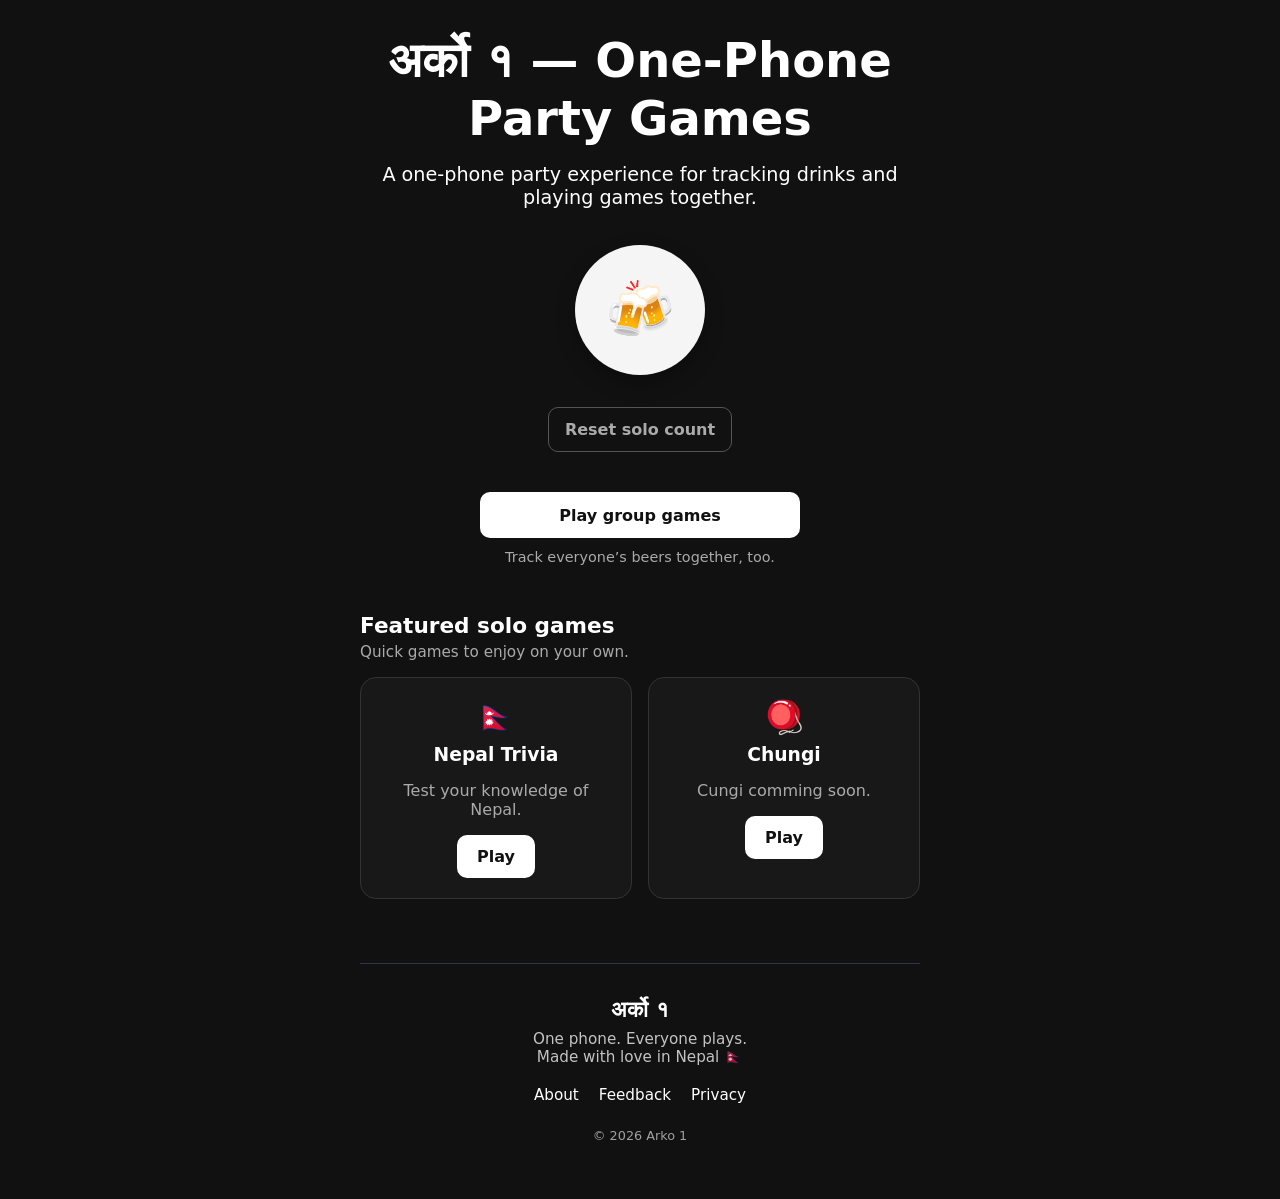
==== commit 87bc5aa0: "Add chungi registry" ====
--- a/index.html
+++ b/index.html
@@ -38,6 +38,7 @@
     <!-- And I’d create a proper og-image.png rather than using your app icon. That’s useful when someone shares Arko on Discord, WhatsApp, Slack, Facebook, etc. -->
     <link rel="stylesheet" href="css/app.css">
     <link rel="stylesheet" href="css/games/games.css">
+    <link rel="stylesheet" href="js/games/catalog/chungi/styles.css">
 </head>
 <body>
     <main id="app">
